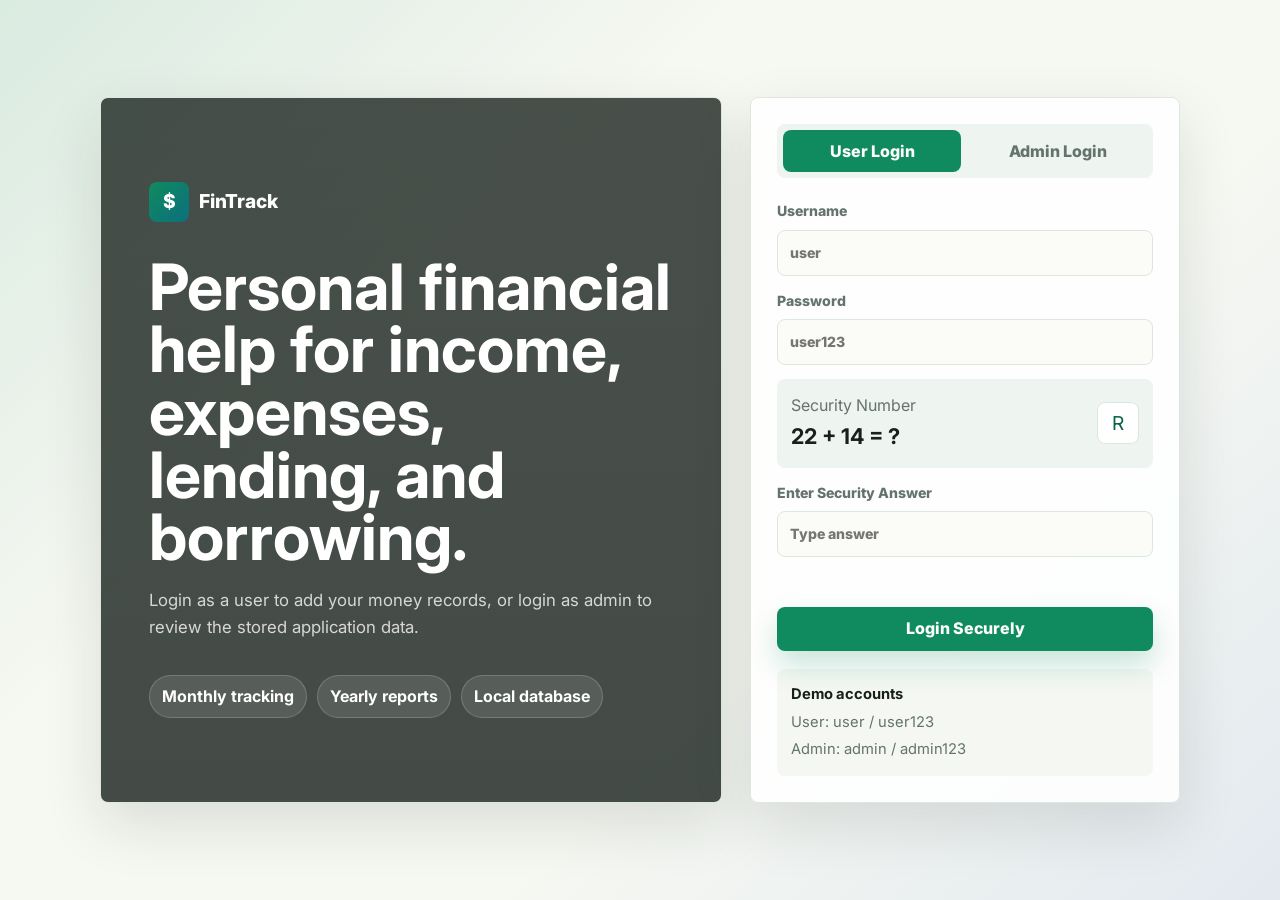
==== admin.html @ c1260fac "First commit" ====
<!DOCTYPE html>
<html lang="en">
<head>
  <meta charset="UTF-8">
  <meta name="viewport" content="width=device-width, initial-scale=1.0">
  <title>Admin Panel</title>
  <link rel="preconnect" href="https://fonts.googleapis.com">
  <link rel="preconnect" href="https://fonts.gstatic.com" crossorigin>
  <link href="https://fonts.googleapis.com/css2?family=Inter:wght@400;500;600;700;800&display=swap" rel="stylesheet">
  <link rel="stylesheet" href="style.css">
</head>
<body data-page="admin" data-protected="admin">
  <header class="app-header">
    <a class="brand" href="admin.html"><span class="brand-mark">$</span><span>FinTrack Admin</span></a>
    <nav class="app-nav">
      <a class="active" href="admin.html">Admin Panel</a>
    </nav>
    <button class="btn btn-secondary" id="logoutBtn" type="button">Logout</button>
  </header>

  <main class="app-shell">
    <section class="page-title">
      <div>
        <span class="eyebrow">Admin access</span>
        <h1>Application database view</h1>
      </div>
      <button class="btn btn-secondary" id="adminResetBtn" type="button">Reset Database</button>
    </section>
    <section class="summary-grid dashboard-summary">
      <article class="summary-card"><span>Total Records</span><strong id="adminRecordCount">0</strong></article>
      <article class="summary-card"><span>Income</span><strong id="adminIncome">$0</strong></article>
      <article class="summary-card"><span>Expenses</span><strong id="adminExpense">$0</strong></article>
      <article class="summary-card"><span>Net Balance</span><strong id="adminBalance">$0</strong></article>
    </section>
    <section class="panel">
      <h2>All saved records</h2>
      <div class="record-list" id="adminRecords"></div>
    </section>
  </main>

  <script src="script.js"></script>
</body>
</html>
---- style.css ----
:root {
  --ink: #17201b;
  --muted: #64736d;
  --paper: #f6f8f2;
  --surface: #ffffff;
  --line: #dde7dd;
  --green: #0f8b5f;
  --green-dark: #086344;
  --teal: #0d6f7d;
  --amber: #d08a17;
  --red: #c94545;
  --blue: #3867d6;
  --shadow: 0 22px 60px rgba(23, 32, 27, 0.12);
}

* {
  box-sizing: border-box;
  margin: 0;
  padding: 0;
}

body {
  min-height: 100vh;
  font-family: "Inter", Arial, sans-serif;
  color: var(--ink);
  background: var(--paper);
  line-height: 1.6;
}

a {
  color: inherit;
  text-decoration: none;
}

button,
input,
select,
textarea {
  font: inherit;
}

.brand {
  display: inline-flex;
  align-items: center;
  gap: 10px;
  font-weight: 800;
  font-size: 1.2rem;
}

.brand-mark {
  width: 40px;
  height: 40px;
  display: grid;
  place-items: center;
  border-radius: 8px;
  color: #ffffff;
  background: linear-gradient(135deg, var(--green), var(--teal));
}

.btn {
  min-height: 44px;
  display: inline-flex;
  align-items: center;
  justify-content: center;
  gap: 8px;
  padding: 0 18px;
  border: 1px solid transparent;
  border-radius: 8px;
  font-weight: 800;
  cursor: pointer;
}

.btn-primary {
  color: #ffffff;
  background: var(--green);
  box-shadow: 0 14px 28px rgba(15, 139, 95, 0.22);
}

.btn-primary:hover {
  background: var(--green-dark);
}

.btn-secondary {
  color: var(--green-dark);
  background: rgba(15, 139, 95, 0.1);
  border-color: rgba(15, 139, 95, 0.18);
}

.full-width {
  width: 100%;
}

.auth-page {
  display: grid;
  place-items: center;
  padding: 24px;
  background:
    linear-gradient(135deg, rgba(15, 139, 95, 0.12), transparent 34%),
    linear-gradient(315deg, rgba(56, 103, 214, 0.1), transparent 36%),
    var(--paper);
}

.auth-shell {
  width: min(1080px, 100%);
  display: grid;
  grid-template-columns: 1fr 430px;
  gap: 28px;
  align-items: stretch;
}

.auth-info,
.auth-card,
.panel,
.summary-card {
  border: 1px solid var(--line);
  border-radius: 8px;
  background: rgba(255, 255, 255, 0.9);
  box-shadow: var(--shadow);
}

.auth-info {
  min-height: 620px;
  display: flex;
  flex-direction: column;
  justify-content: center;
  padding: 48px;
  color: #ffffff;
  background:
    linear-gradient(rgba(23, 32, 27, 0.78), rgba(23, 32, 27, 0.8)),
    url("https://images.unsplash.com/photo-1554224155-6726b3ff858f?auto=format&fit=crop&w=1400&q=80") center/cover;
}

.auth-info h1 {
  max-width: 680px;
  margin: 34px 0 18px;
  font-size: clamp(2.2rem, 5vw, 4.6rem);
  line-height: 0.98;
  letter-spacing: 0;
}

.auth-info p {
  max-width: 610px;
  color: rgba(255, 255, 255, 0.78);
  font-size: 1.05rem;
}

.auth-highlights {
  display: flex;
  flex-wrap: wrap;
  gap: 10px;
  margin-top: 34px;
}

.auth-highlights span {
  padding: 8px 12px;
  border: 1px solid rgba(255, 255, 255, 0.18);
  border-radius: 999px;
  background: rgba(255, 255, 255, 0.1);
  font-weight: 700;
}

.auth-card {
  align-self: center;
  padding: 26px;
}

.tab-buttons {
  display: grid;
  grid-template-columns: 1fr 1fr;
  gap: 8px;
  margin-bottom: 22px;
  padding: 6px;
  border-radius: 8px;
  background: #eef4ef;
}

.tab-button {
  min-height: 42px;
  border: 0;
  border-radius: 8px;
  color: var(--muted);
  background: transparent;
  font-weight: 800;
  cursor: pointer;
}

.tab-button.active {
  color: #ffffff;
  background: var(--green);
}

form,
.data-form {
  display: grid;
  gap: 14px;
}

label {
  display: grid;
  gap: 7px;
  color: var(--muted);
  font-size: 0.88rem;
  font-weight: 800;
}

input,
select,
textarea {
  width: 100%;
  min-height: 46px;
  padding: 0 12px;
  border: 1px solid var(--line);
  border-radius: 8px;
  color: var(--ink);
  background: #fbfcf8;
  outline: none;
}

textarea {
  min-height: 96px;
  padding-top: 12px;
  resize: vertical;
}

input:focus,
select:focus,
textarea:focus {
  border-color: var(--green);
  box-shadow: 0 0 0 3px rgba(15, 139, 95, 0.12);
}

.captcha-box {
  display: flex;
  align-items: center;
  justify-content: space-between;
  gap: 14px;
  padding: 14px;
  border-radius: 8px;
  background: #eef4ef;
}

.captcha-box span,
.demo-box span,
.muted {
  color: var(--muted);
}

.captcha-box strong {
  display: block;
  font-size: 1.35rem;
}

.icon-button {
  width: 42px;
  height: 42px;
  border: 1px solid var(--line);
  border-radius: 8px;
  color: var(--green-dark);
  background: #ffffff;
  font-size: 1.2rem;
  cursor: pointer;
}

.form-message {
  min-height: 22px;
  color: var(--red);
  font-weight: 700;
}

.demo-box {
  display: grid;
  gap: 4px;
  margin-top: 18px;
  padding: 14px;
  border-radius: 8px;
  background: #f4f7f2;
  font-size: 0.92rem;
}

.app-header {
  position: sticky;
  top: 0;
  z-index: 10;
  min-height: 76px;
  display: flex;
  align-items: center;
  justify-content: space-between;
  gap: 18px;
  padding: 14px min(4vw, 42px);
  border-bottom: 1px solid var(--line);
  background: rgba(246, 248, 242, 0.92);
  backdrop-filter: blur(18px);
}

.app-nav {
  display: flex;
  align-items: center;
  gap: 8px;
  flex-wrap: wrap;
}

.app-nav a {
  padding: 8px 11px;
  border-radius: 8px;
  color: var(--muted);
  font-weight: 800;
  font-size: 0.9rem;
}

.app-nav a.active,
.app-nav a:hover {
  color: var(--green-dark);
  background: rgba(15, 139, 95, 0.1);
}

.app-shell {
  width: min(1180px, calc(100% - 32px));
  margin: 0 auto;
  padding: 42px 0 70px;
}

.two-column {
  display: grid;
  grid-template-columns: 410px 1fr;
  gap: 22px;
  align-items: start;
}

.page-title {
  display: flex;
  align-items: end;
  justify-content: space-between;
  gap: 18px;
  margin-bottom: 24px;
}

.page-title h1,
.panel h1 {
  font-size: clamp(2rem, 4vw, 3.4rem);
  line-height: 1.04;
  letter-spacing: 0;
}

.eyebrow {
  display: inline-block;
  margin-bottom: 8px;
  color: var(--green-dark);
  font-weight: 800;
  text-transform: uppercase;
  font-size: 0.78rem;
}

.summary-grid {
  display: grid;
  grid-template-columns: repeat(4, minmax(0, 1fr));
  gap: 16px;
}

.dashboard-summary {
  margin-bottom: 22px;
}

.summary-card {
  padding: 20px;
}

.summary-card span {
  color: var(--muted);
  font-weight: 800;
  font-size: 0.86rem;
}

.summary-card strong {
  display: block;
  margin-top: 8px;
  font-size: clamp(1.55rem, 3vw, 2.35rem);
  line-height: 1;
}

.content-grid {
  display: grid;
  grid-template-columns: 0.85fr 1.15fr;
  gap: 22px;
}

.panel {
  padding: 24px;
}

.panel h2 {
  margin-bottom: 16px;
  font-size: 1.35rem;
}

.panel h1 {
  margin-bottom: 20px;
}

.big-number {
  display: block;
  margin: 10px 0;
  color: var(--green-dark);
  font-size: clamp(2.4rem, 5vw, 4.8rem);
  line-height: 1;
}

.record-list {
  display: grid;
  gap: 12px;
}

.record-item {
  display: grid;
  grid-template-columns: 1fr auto;
  gap: 12px;
  padding: 14px;
  border: 1px solid var(--line);
  border-radius: 8px;
  background: #fbfcf8;
}

.record-item b,
.record-item strong {
  display: block;
}

.record-item small {
  color: var(--muted);
}

.record-type {
  width: fit-content;
  margin-bottom: 7px;
  padding: 4px 8px;
  border-radius: 999px;
  color: #ffffff;
  background: var(--green);
  font-size: 0.72rem;
  font-weight: 800;
  text-transform: uppercase;
}

.record-type.expense {
  background: var(--red);
}

.record-type.lent {
  background: var(--amber);
}

.record-type.borrowed {
  background: var(--blue);
}

.empty-state {
  padding: 24px;
  border: 1px dashed var(--line);
  border-radius: 8px;
  color: var(--muted);
  text-align: center;
  background: #fbfcf8;
}

.report-table-wrap {
  overflow-x: auto;
}

table {
  width: 100%;
  border-collapse: collapse;
  min-width: 760px;
}

th,
td {
  padding: 13px;
  border-bottom: 1px solid var(--line);
  text-align: left;
}

th {
  color: var(--muted);
  font-size: 0.84rem;
  text-transform: uppercase;
}

@media (max-width: 980px) {
  .auth-shell,
  .two-column,
  .content-grid {
    grid-template-columns: 1fr;
  }

  .auth-info {
    min-height: auto;
  }

  .summary-grid {
    grid-template-columns: repeat(2, minmax(0, 1fr));
  }

  .app-header {
    align-items: flex-start;
    flex-direction: column;
  }
}

@media (max-width: 620px) {
  .auth-page {
    padding: 12px;
  }

  .auth-info,
  .auth-card,
  .panel {
    padding: 20px;
  }

  .auth-info h1 {
    font-size: 2.2rem;
  }

  .summary-grid {
    grid-template-columns: 1fr;
  }

  .page-title {
    align-items: stretch;
    flex-direction: column;
  }

  .app-shell {
    width: min(100% - 24px, 1180px);
  }

  .record-item {
    grid-template-columns: 1fr;
  }
}
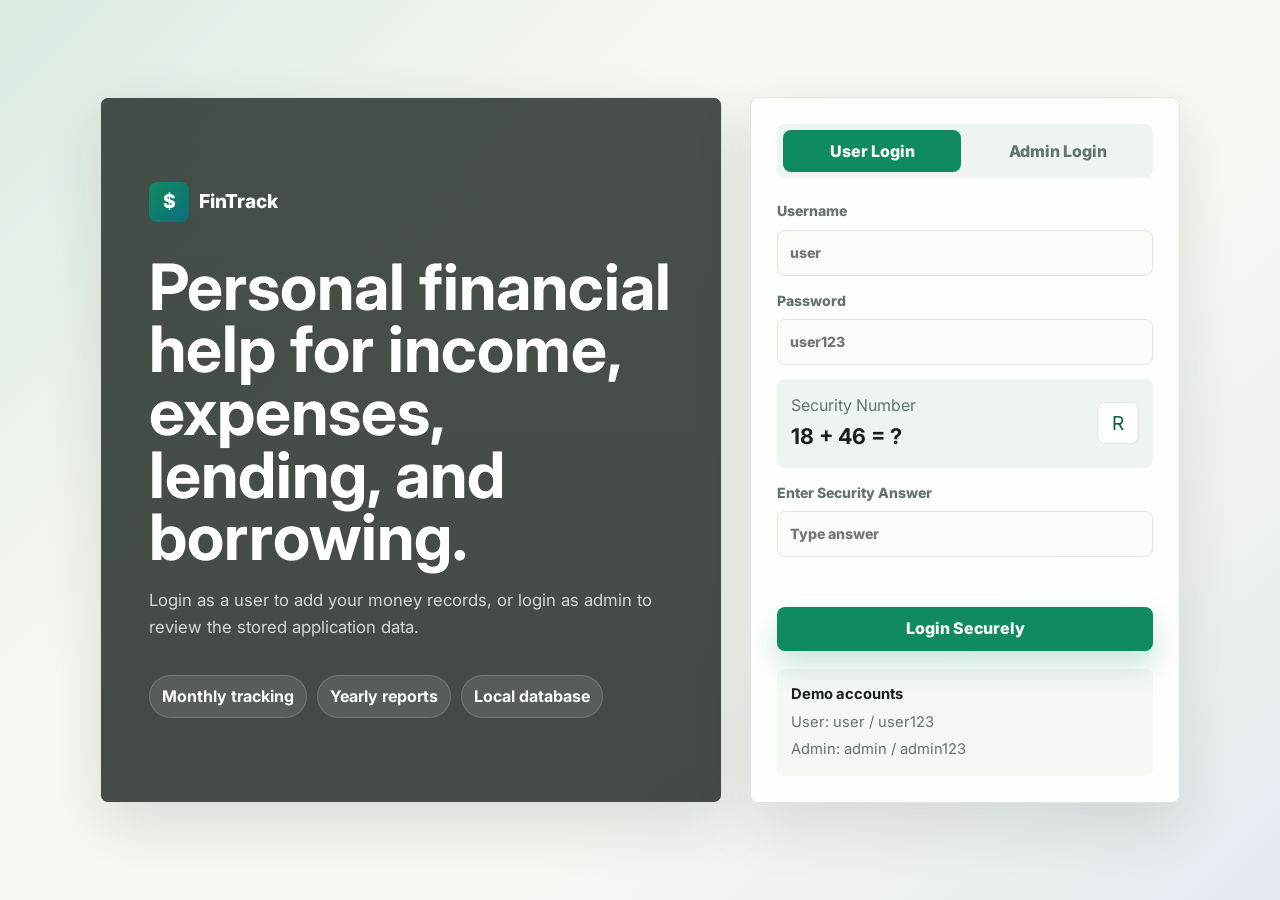
==== commit d95c0a8d: "Small change on admin section" ====
--- a/admin.html
+++ b/admin.html
@@ -22,18 +22,61 @@
     <section class="page-title">
       <div>
         <span class="eyebrow">Admin access</span>
-        <h1>Application database view</h1>
+        <h1>User spending control panel</h1>
       </div>
       <button class="btn btn-secondary" id="adminResetBtn" type="button">Reset Database</button>
     </section>
     <section class="summary-grid dashboard-summary">
       <article class="summary-card"><span>Total Records</span><strong id="adminRecordCount">0</strong></article>
-      <article class="summary-card"><span>Income</span><strong id="adminIncome">$0</strong></article>
-      <article class="summary-card"><span>Expenses</span><strong id="adminExpense">$0</strong></article>
+      <article class="summary-card"><span>Exact User Spending</span><strong id="adminExpense">$0</strong></article>
+      <article class="summary-card"><span>Highest Category</span><strong id="adminTopCategory">$0</strong></article>
       <article class="summary-card"><span>Net Balance</span><strong id="adminBalance">$0</strong></article>
     </section>
-    <section class="panel">
-      <h2>All saved records</h2>
+
+    <section class="admin-grid">
+      <article class="panel">
+        <h2>Spending Insights</h2>
+        <div class="insight-grid">
+          <div class="insight-box">
+            <span>Average expense</span>
+            <strong id="adminAverageExpense">$0</strong>
+          </div>
+          <div class="insight-box">
+            <span>Highest month</span>
+            <strong id="adminTopMonth">No data</strong>
+          </div>
+          <div class="insight-box">
+            <span>Total income</span>
+            <strong id="adminIncome">$0</strong>
+          </div>
+          <div class="insight-box">
+            <span>Loan exposure</span>
+            <strong id="adminLoanExposure">$0</strong>
+          </div>
+        </div>
+      </article>
+
+      <article class="panel">
+        <h2>Category Spending</h2>
+        <div class="analytics-list" id="adminCategoryBreakdown"></div>
+      </article>
+    </section>
+
+    <section class="panel admin-filter-panel">
+      <div class="panel-heading">
+        <h2>Exact User Records</h2>
+        <div class="filter-row">
+          <input id="adminSearch" type="search" placeholder="Search title, note, category">
+          <select id="adminTypeFilter">
+            <option value="all">All records</option>
+            <option value="expense">Only spending</option>
+            <option value="income">Only income</option>
+            <option value="lent">Only lent money</option>
+            <option value="borrowed">Only borrowed money</option>
+          </select>
+          <input id="adminMonthFilter" type="month">
+        </div>
+      </div>
       <div class="record-list" id="adminRecords"></div>
     </section>
   </main>
--- a/style.css
+++ b/style.css
@@ -383,13 +383,32 @@
   gap: 22px;
 }
 
+.admin-grid {
+  display: grid;
+  grid-template-columns: 0.95fr 1.05fr;
+  gap: 22px;
+  margin-bottom: 22px;
+}
+
 .panel {
   padding: 24px;
+}
+
+.panel-heading {
+  display: flex;
+  align-items: start;
+  justify-content: space-between;
+  gap: 18px;
+  margin-bottom: 18px;
 }
 
 .panel h2 {
   margin-bottom: 16px;
   font-size: 1.35rem;
+}
+
+.panel-heading h2 {
+  margin-bottom: 0;
 }
 
 .panel h1 {
@@ -422,6 +441,25 @@
 .record-item b,
 .record-item strong {
   display: block;
+}
+
+.record-actions {
+  display: grid;
+  justify-items: end;
+  gap: 8px;
+}
+
+.text-button {
+  width: fit-content;
+  border: 0;
+  background: transparent;
+  color: var(--green-dark);
+  font-weight: 800;
+  cursor: pointer;
+}
+
+.text-button.danger {
+  color: var(--red);
 }
 
 .record-item small {
@@ -452,6 +490,79 @@
   background: var(--blue);
 }
 
+.insight-grid {
+  display: grid;
+  grid-template-columns: repeat(2, minmax(0, 1fr));
+  gap: 12px;
+}
+
+.insight-box {
+  min-height: 112px;
+  display: grid;
+  align-content: center;
+  gap: 6px;
+  padding: 16px;
+  border: 1px solid var(--line);
+  border-radius: 8px;
+  background: #fbfcf8;
+}
+
+.insight-box span,
+.analytics-item span {
+  color: var(--muted);
+  font-size: 0.84rem;
+  font-weight: 800;
+}
+
+.insight-box strong {
+  font-size: 1.35rem;
+  line-height: 1.15;
+}
+
+.analytics-list {
+  display: grid;
+  gap: 12px;
+}
+
+.analytics-item {
+  display: grid;
+  grid-template-columns: 1fr auto;
+  gap: 8px 14px;
+  padding: 14px;
+  border: 1px solid var(--line);
+  border-radius: 8px;
+  background: #fbfcf8;
+}
+
+.analytics-item strong {
+  white-space: nowrap;
+}
+
+.mini-progress {
+  grid-column: 1 / -1;
+  height: 8px;
+  overflow: hidden;
+  border-radius: 999px;
+  background: #e8efe8;
+}
+
+.mini-progress span {
+  display: block;
+  height: 100%;
+  border-radius: inherit;
+  background: linear-gradient(90deg, var(--green), var(--teal));
+}
+
+.admin-filter-panel {
+  margin-top: 0;
+}
+
+.filter-row {
+  display: grid;
+  grid-template-columns: minmax(220px, 1fr) 170px 160px;
+  gap: 10px;
+}
+
 .empty-state {
   padding: 24px;
   border: 1px dashed var(--line);
@@ -487,7 +598,17 @@
 @media (max-width: 980px) {
   .auth-shell,
   .two-column,
-  .content-grid {
+  .content-grid,
+  .admin-grid {
+    grid-template-columns: 1fr;
+  }
+
+  .panel-heading {
+    flex-direction: column;
+  }
+
+  .filter-row {
+    width: 100%;
     grid-template-columns: 1fr;
   }
 
@@ -536,4 +657,12 @@
   .record-item {
     grid-template-columns: 1fr;
   }
-}
+
+  .record-actions {
+    justify-items: start;
+  }
+
+  .insight-grid {
+    grid-template-columns: 1fr;
+  }
+}
